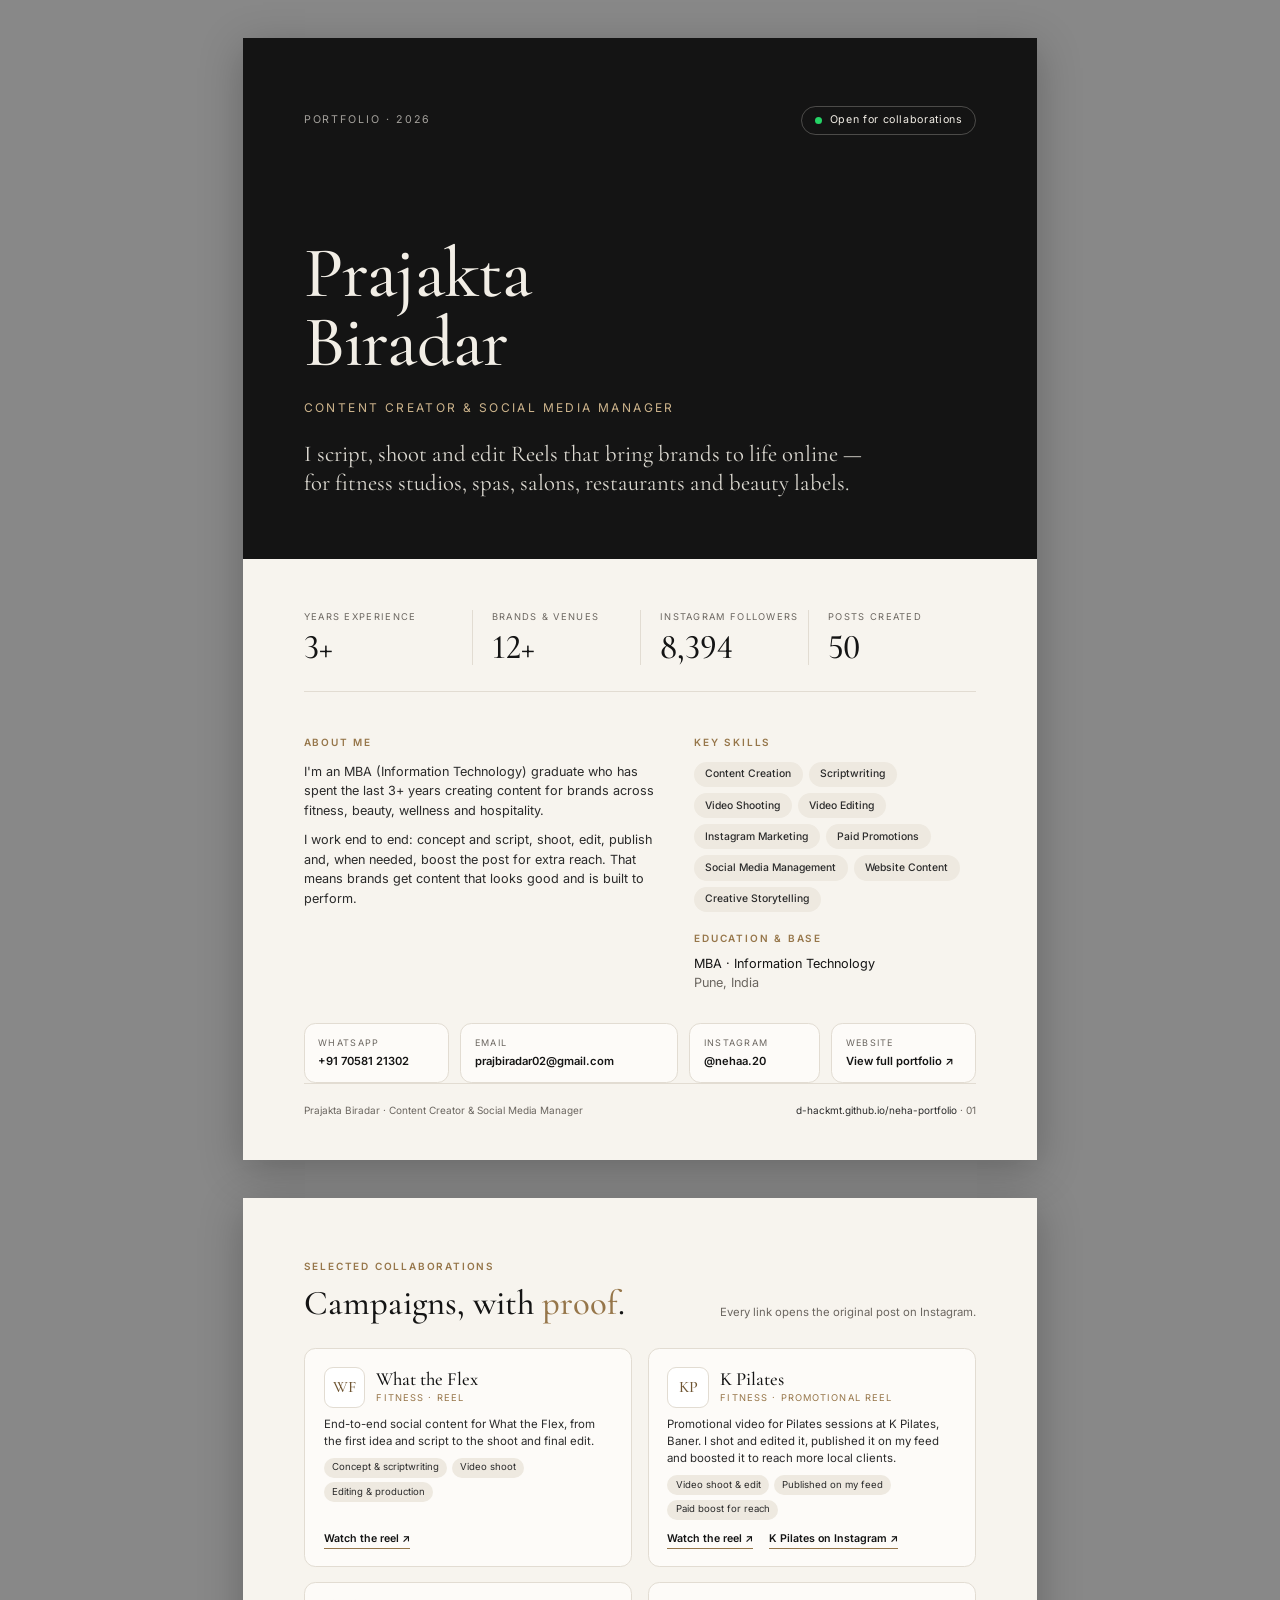
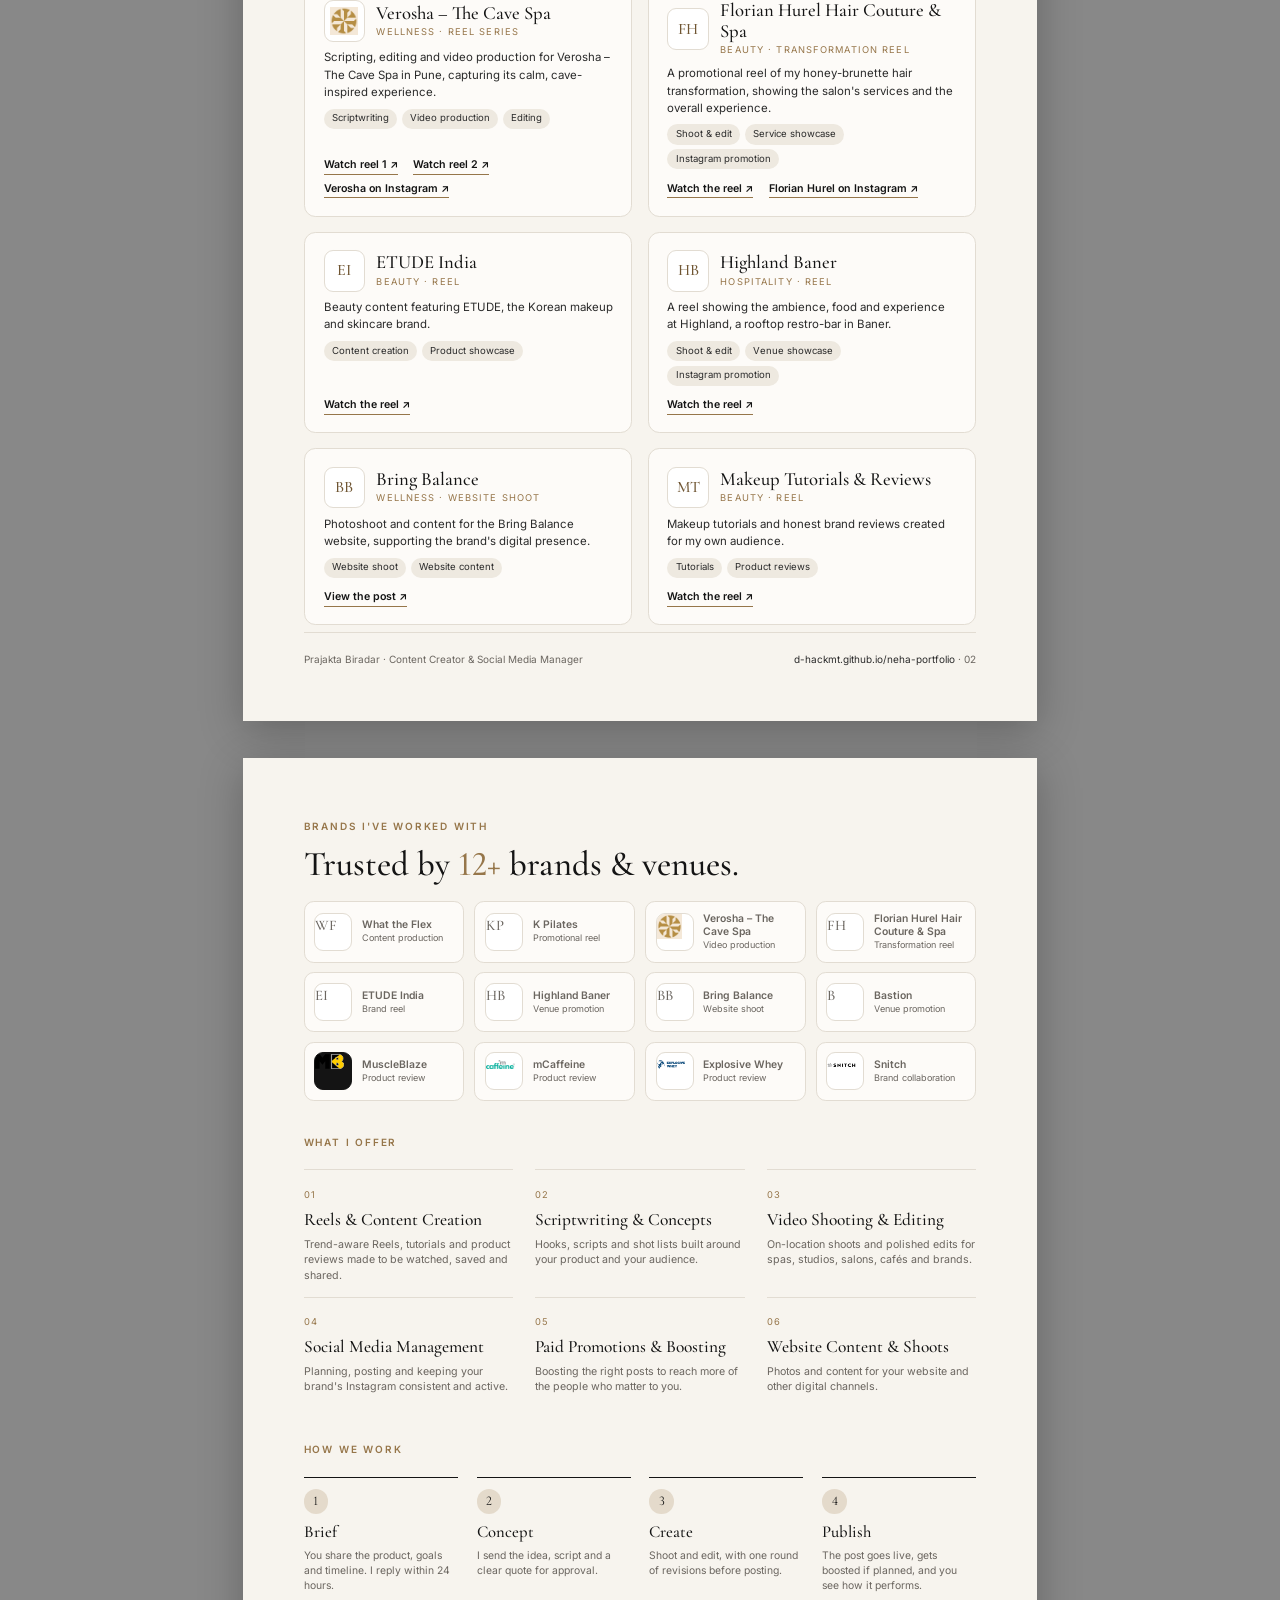
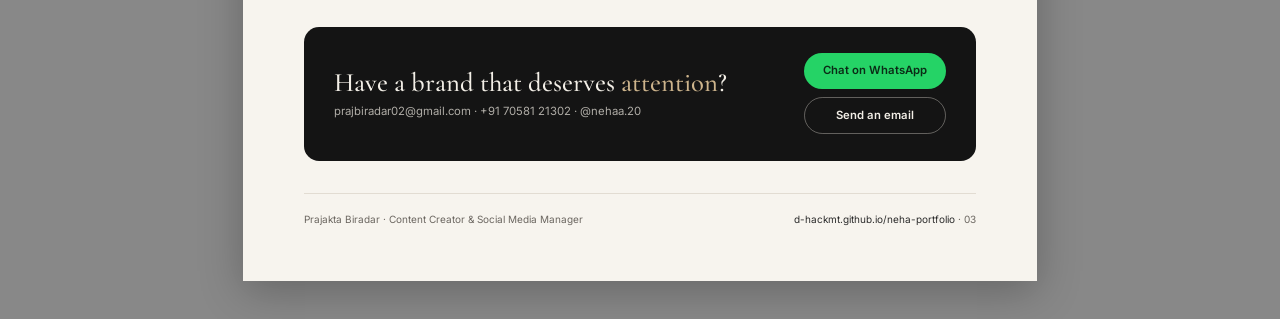
==== media-kit.html @ 52a3e3e5 "Add shareable PDF portfolio media-kit.html renders a 3-page A4 portfolio from js/data.js with clicka" ====
<!doctype html>
<html lang="en">
<head>
  <meta charset="utf-8" />
  <title>Prajakta Biradar — Portfolio</title>
  <!-- Source for the PDF portfolio. Content comes from js/data.js.
       Rebuild: chrome --headless --no-pdf-header-footer --print-to-pdf=Prajakta-Biradar-Portfolio.pdf media-kit.html -->
  <link rel="preconnect" href="https://fonts.googleapis.com" />
  <link rel="preconnect" href="https://fonts.gstatic.com" crossorigin />
  <link href="https://fonts.googleapis.com/css2?family=Cormorant+Garamond:wght@400;500;600&family=Inter:wght@400;500;600&display=swap" rel="stylesheet" />
  <style>
    :root {
      --bg: #f7f4ee; --surface: #fdfbf8; --sand: #eee9e0; --ink: #141414; --ink-2: #2b2b2b;
      --muted: #6b6660; --line: #e2dcd2; --accent: #96764a; --accent-deep: #6f5532; --on-ink: #f2eee6;
      --display: "Cormorant Garamond", Georgia, serif;
      --body: "Inter", system-ui, sans-serif;
    }
    @page { size: A4; margin: 0; }
    * { box-sizing: border-box; -webkit-print-color-adjust: exact; print-color-adjust: exact; }
    html, body { margin: 0; background: #888; }
    body { font-family: var(--body); color: var(--ink); font-size: 9.5pt; line-height: 1.55; font-variant-numeric: lining-nums; }
    a { color: inherit; text-decoration: none; }
    h1, h2, h3, p { margin: 0; }

    .page {
      position: relative; width: 210mm; height: 297mm; margin: 0 auto; overflow: hidden;
      background: var(--bg); padding: 16mm 16mm 14mm; display: flex; flex-direction: column;
      break-after: page;
    }
    .page:last-child { break-after: auto; }
    @media screen { .page { margin: 10mm auto; box-shadow: 0 10px 40px rgba(0,0,0,.25); } }

    .eyebrow { font-size: 7.5pt; font-weight: 600; letter-spacing: .18em; text-transform: uppercase; color: var(--accent); }
    .h2 { font-family: var(--display); font-weight: 500; font-size: 26pt; line-height: 1.05; margin-top: 3mm; }
    .h2 em { font-style: normal; color: var(--accent); }
    .muted { color: var(--muted); }

    /* running footer */
    .foot {
      margin-top: auto; padding-top: 5mm; border-top: 1px solid var(--line);
      display: flex; justify-content: space-between; font-size: 7.5pt; color: var(--muted);
    }
    .foot a { color: var(--ink-2); }

    /* ---------- Cover ---------- */
    .cover { padding: 0; }
    .cover__top {
      background: var(--ink); color: var(--on-ink);
      padding: 18mm 16mm 16mm; display: flex; flex-direction: column; gap: 6mm; min-height: 138mm;
    }
    .cover__brand { display: flex; justify-content: space-between; align-items: center; font-size: 8pt; letter-spacing: .18em; text-transform: uppercase; color: rgba(242,238,230,.65); }
    .badge { display: inline-flex; align-items: center; gap: 2mm; padding: 1.4mm 3.4mm; border: 1px solid rgba(242,238,230,.25); border-radius: 99px; letter-spacing: .06em; text-transform: none; color: var(--on-ink); }
    .badge i { width: 2mm; height: 2mm; border-radius: 50%; background: #25d366; }
    .cover__name { font-family: var(--display); font-weight: 500; font-size: 54pt; line-height: .95; letter-spacing: -.01em; margin-top: auto; }
    .cover__role { font-size: 9pt; letter-spacing: .2em; text-transform: uppercase; color: #cdb48c; }
    .cover__tag { font-family: var(--display); font-size: 17pt; line-height: 1.3; max-width: 150mm; color: rgba(242,238,230,.9); }

    .cover__body { padding: 10mm 16mm 14mm; display: flex; flex-direction: column; flex: 1; }
    .stats { display: grid; grid-template-columns: repeat(4, 1fr); border-bottom: 1px solid var(--line); padding-bottom: 7mm; }
    .stats div + div { border-left: 1px solid var(--line); padding-left: 5mm; }
    .stats dt { font-size: 7pt; letter-spacing: .14em; text-transform: uppercase; color: var(--muted); }
    .stats dd { margin: 1.5mm 0 0; font-family: var(--display); font-size: 26pt; font-weight: 500; line-height: 1; }

    .about { display: grid; grid-template-columns: 1.25fr 1fr; gap: 10mm; padding-top: 8mm; }
    .about__bio p + p { margin-top: 2.5mm; }
    .about__bio { color: var(--ink-2); font-size: 9.5pt; margin-top: 3mm; }
    .chips { display: flex; flex-wrap: wrap; gap: 1.6mm; margin-top: 3mm; }
    .chip { padding: 1.2mm 3mm; border-radius: 99px; background: var(--sand); font-size: 7.8pt; font-weight: 500; color: var(--ink-2); }

    .contact { display: grid; grid-template-columns: 1fr 1.5fr 0.9fr 1fr; gap: 3mm; margin-top: 8mm; }
    .contact a {
      display: block; padding: 3.2mm 3.6mm; border: 1px solid var(--line); border-radius: 3mm; background: var(--surface);
    }
    .contact small { display: block; font-size: 6.8pt; letter-spacing: .14em; text-transform: uppercase; color: var(--muted); }
    .contact strong { display: block; font-size: 8.4pt; font-weight: 600; margin-top: .6mm; white-space: nowrap; }

    /* ---------- Campaigns ---------- */
    .head { display: flex; justify-content: space-between; align-items: flex-end; gap: 10mm; margin-bottom: 7mm; }
    .head .muted { max-width: 70mm; text-align: right; font-size: 8.5pt; }
    .campaigns { display: grid; grid-template-columns: 1fr 1fr; gap: 4mm; }
    .camp {
      display: flex; flex-direction: column; gap: 2mm;
      padding: 4.6mm 5mm; background: var(--surface); border: 1px solid var(--line); border-radius: 3mm;
      break-inside: avoid;
    }
    .camp__top { display: flex; align-items: center; gap: 3mm; }
    .mark {
      flex: none; width: 11mm; height: 11mm; border-radius: 2.4mm; border: 1px solid var(--line); background: #fff;
      display: grid; place-items: center; overflow: hidden;
      font-family: var(--display); font-size: 12pt; font-weight: 500; color: var(--accent-deep);
    }
    .mark img { max-width: 80%; max-height: 70%; object-fit: contain; }
    .mark--dark { background: var(--ink); border-color: var(--ink); }
    .camp__title { font-family: var(--display); font-size: 14pt; font-weight: 500; line-height: 1.1; }
    .camp__meta { font-size: 7pt; letter-spacing: .12em; text-transform: uppercase; color: var(--accent); margin-top: .5mm; }
    .camp__sum { color: var(--ink-2); font-size: 8.6pt; line-height: 1.5; }
    .camp__did { display: flex; flex-wrap: wrap; gap: 1.2mm; }
    .camp__did span { font-size: 7.2pt; padding: .7mm 2.2mm; border-radius: 99px; background: var(--sand); color: var(--ink-2); }
    .camp__links { display: flex; flex-wrap: wrap; gap: 1.5mm 4mm; margin-top: auto; padding-top: 1mm; }
    .camp__links a { font-size: 8pt; font-weight: 600; color: var(--ink); border-bottom: 1px solid var(--accent); }

    /* ---------- Brands + services ---------- */
    .brands { display: grid; grid-template-columns: repeat(4, 1fr); gap: 2.6mm; }
    .brand { display: flex; align-items: center; gap: 2.6mm; padding: 2.6mm; border: 1px solid var(--line); border-radius: 2.6mm; background: var(--surface); }
    .brand .mark { width: 10mm; height: 10mm; font-size: 11pt; }
    .brand b { display: block; font-size: 7.8pt; font-weight: 600; line-height: 1.25; }
    .brand span { display: block; font-size: 6.8pt; color: var(--muted); }

    .section + .section { margin-top: 9mm; }
    .services { display: grid; grid-template-columns: repeat(3, 1fr); gap: 0 6mm; margin-top: 5mm; }
    .service { padding: 3.6mm 0; border-top: 1px solid var(--line); }
    .service small { font-size: 7pt; color: var(--accent); letter-spacing: .1em; }
    .service h3 { font-family: var(--display); font-size: 13pt; font-weight: 500; margin: .8mm 0 .8mm; }
    .service p { font-size: 8pt; color: var(--muted); line-height: 1.45; }

    .process { display: grid; grid-template-columns: repeat(4, 1fr); gap: 5mm; margin-top: 5mm; }
    .step { border-top: 1px solid var(--ink); padding-top: 3mm; }
    .step i { font-style: normal; display: inline-grid; place-items: center; width: 6.5mm; height: 6.5mm; border-radius: 50%; background: #e4dacb; font-family: var(--display); font-size: 10pt; }
    .step h3 { font-family: var(--display); font-size: 12.5pt; font-weight: 500; margin: 1.6mm 0 .6mm; }
    .step p { font-size: 7.8pt; color: var(--muted); line-height: 1.45; }

    .cta {
      margin-top: 9mm; padding: 7mm 8mm; border-radius: 4mm; background: var(--ink); color: var(--on-ink);
      display: flex; justify-content: space-between; align-items: center; gap: 8mm;
    }
    .cta h3 { font-family: var(--display); font-weight: 500; font-size: 20pt; line-height: 1.1; }
    .cta h3 em { font-style: normal; color: #cdb48c; }
    .cta p { font-size: 8.5pt; color: rgba(242,238,230,.7); margin-top: 1.5mm; }
    .cta__btns { display: flex; flex-direction: column; gap: 2mm; flex: none; }
    .cta__btns a { padding: 2.4mm 5mm; border-radius: 99px; font-size: 8.5pt; font-weight: 600; text-align: center; }
    .btn-wa { background: #25d366; color: #0b2b16; }
    .btn-line { border: 1px solid rgba(242,238,230,.35); }
  </style>
</head>
<body>
  <div id="root"></div>

  <script src="js/data.js"></script>
  <script>
    (function () {
      "use strict";
      const esc = (s) => String(s).replace(/[&<>"']/g, (c) => ({ "&": "&amp;", "<": "&lt;", ">": "&gt;", '"': "&quot;", "'": "&#39;" }[c]));
      const SITE = "https://d-hackmt.github.io/neha-portfolio/";
      const P = PROFILE;
      const brandById = Object.fromEntries(BRANDS.map((b) => [b.id, b]));
      const initials = (name) =>
        name.split(/[\s–-]+/).filter((w) => /^[A-Za-z]/.test(w) && !/^(the|and|&)$/i.test(w)).slice(0, 2).map((w) => w[0].toUpperCase()).join("");
      const mark = (b, fallback) =>
        b && b.logo
          ? `<span class="mark${b.logoDark ? " mark--dark" : ""}"><img src="${esc(b.logo)}" alt="" /></span>`
          : `<span class="mark">${esc(initials(b ? b.name : fallback))}</span>`;

      const wa = `https://wa.me/${P.whatsapp}?text=${encodeURIComponent(P.whatsappMessage)}`;
      const phone = P.whatsapp.replace(/^(\d{2})(\d{5})(\d+)$/, "+$1 $2 $3");
      const mail = `mailto:${P.email}?subject=${encodeURIComponent("Brand collaboration enquiry")}`;
      const footer = (n) => `
        <div class="foot">
          <span>${esc(P.fullName)} · ${esc(P.role)}</span>
          <span><a href="${SITE}">${SITE.replace("https://", "").replace(/\/$/, "")}</a> · ${n}</span>
        </div>`;

      /* Page 1 — cover */
      const cover = `
        <section class="page cover">
          <div class="cover__top">
            <div class="cover__brand"><span>Portfolio · ${new Date().getFullYear()}</span><span class="badge"><i></i>Open for collaborations</span></div>
            <h1 class="cover__name">${esc(P.fullName.split(" ")[0])}<br>${esc(P.fullName.split(" ").slice(1).join(" "))}</h1>
            <p class="cover__role">${esc(P.role)}</p>
            <p class="cover__tag">${esc(P.tagline)}</p>
          </div>
          <div class="cover__body">
            <dl class="stats">
              <div><dt>Years experience</dt><dd>${P.experienceYears}+</dd></div>
              <div><dt>Brands &amp; venues</dt><dd>${BRANDS.length}+</dd></div>
              <div><dt>Instagram followers</dt><dd>${P.instagram.followers.toLocaleString("en-IN")}</dd></div>
              <div><dt>Posts created</dt><dd>${P.instagram.posts}</dd></div>
            </dl>
            <div class="about">
              <div>
                <p class="eyebrow">About me</p>
                <div class="about__bio">${P.bio}</div>
              </div>
              <div>
                <p class="eyebrow">Key skills</p>
                <div class="chips">${P.skills.map((s) => `<span class="chip">${esc(s)}</span>`).join("")}</div>
                <p class="eyebrow" style="margin-top:5mm">Education &amp; base</p>
                <p style="margin-top:2mm">${esc(P.education)}<br><span class="muted">${esc(P.location)}</span></p>
              </div>
            </div>
            <div class="contact">
              <a href="${wa}"><small>WhatsApp</small><strong>${esc(phone)}</strong></a>
              <a href="${mail}"><small>Email</small><strong>${esc(P.email)}</strong></a>
              <a href="${esc(P.instagram.url)}"><small>Instagram</small><strong>${esc(P.instagram.handle)}</strong></a>
              <a href="${SITE}"><small>Website</small><strong>View full portfolio ↗</strong></a>
            </div>
            ${footer("01")}
          </div>
        </section>`;

      /* Page 2 — campaigns */
      const campaigns = `
        <section class="page">
          <div class="head">
            <div><p class="eyebrow">Selected collaborations</p><h2 class="h2">Campaigns, with <em>proof</em>.</h2></div>
            <p class="muted">Every link opens the original post on Instagram.</p>
          </div>
          <div class="campaigns">
            ${COLLABS.map((c) => {
              const b = brandById[c.brand];
              const title = c.title || (b ? b.name : "");
              return `
              <article class="camp">
                <div class="camp__top">
                  ${mark(b, title)}
                  <div><h3 class="camp__title">${esc(title)}</h3><p class="camp__meta">${esc(c.category)} · ${esc(c.type)}</p></div>
                </div>
                <p class="camp__sum">${esc(c.summary)}</p>
                <div class="camp__did">${c.did.map((d) => `<span>${esc(d)}</span>`).join("")}</div>
                <div class="camp__links">${c.links.map((l) => `<a href="${esc(l.url)}">${esc(l.label)} ↗</a>`).join("")}</div>
              </article>`;
            }).join("")}
          </div>
          ${footer("02")}
        </section>`;

      /* Page 3 — brands, services, process, contact */
      const more = `
        <section class="page">
          <div class="section">
            <p class="eyebrow">Brands I've worked with</p>
            <h2 class="h2" style="margin-bottom:5mm">Trusted by <em>${BRANDS.length}+</em> brands &amp; venues.</h2>
            <div class="brands">
              ${BRANDS.map((b) => {
                const inner = `${mark(b)}<span><b>${esc(b.name)}</b><span>${esc(b.work)}</span></span>`;
                return b.url ? `<a class="brand" href="${esc(b.url)}">${inner}</a>` : `<div class="brand">${inner}</div>`;
              }).join("")}
            </div>
          </div>

          <div class="section">
            <p class="eyebrow">What I offer</p>
            <div class="services">
              ${SERVICES.map((s, i) => `<div class="service"><small>${String(i + 1).padStart(2, "0")}</small><h3>${esc(s.title)}</h3><p>${esc(s.text)}</p></div>`).join("")}
            </div>
          </div>

          <div class="section">
            <p class="eyebrow">How we work</p>
            <div class="process">
              ${PROCESS.map((p, i) => `<div class="step"><i>${i + 1}</i><h3>${esc(p.title)}</h3><p>${esc(p.text)}</p></div>`).join("")}
            </div>
          </div>

          <div class="cta">
            <div>
              <h3>Have a brand that deserves <em>attention</em>?</h3>
              <p>${esc(P.email)} · ${esc(phone)} · ${esc(P.instagram.handle)}</p>
            </div>
            <div class="cta__btns">
              <a class="btn-wa" href="${wa}">Chat on WhatsApp</a>
              <a class="btn-line" href="${mail}">Send an email</a>
            </div>
          </div>
          ${footer("03")}
        </section>`;

      document.getElementById("root").innerHTML = cover + campaigns + more;
    })();
  </script>
</body>
</html>
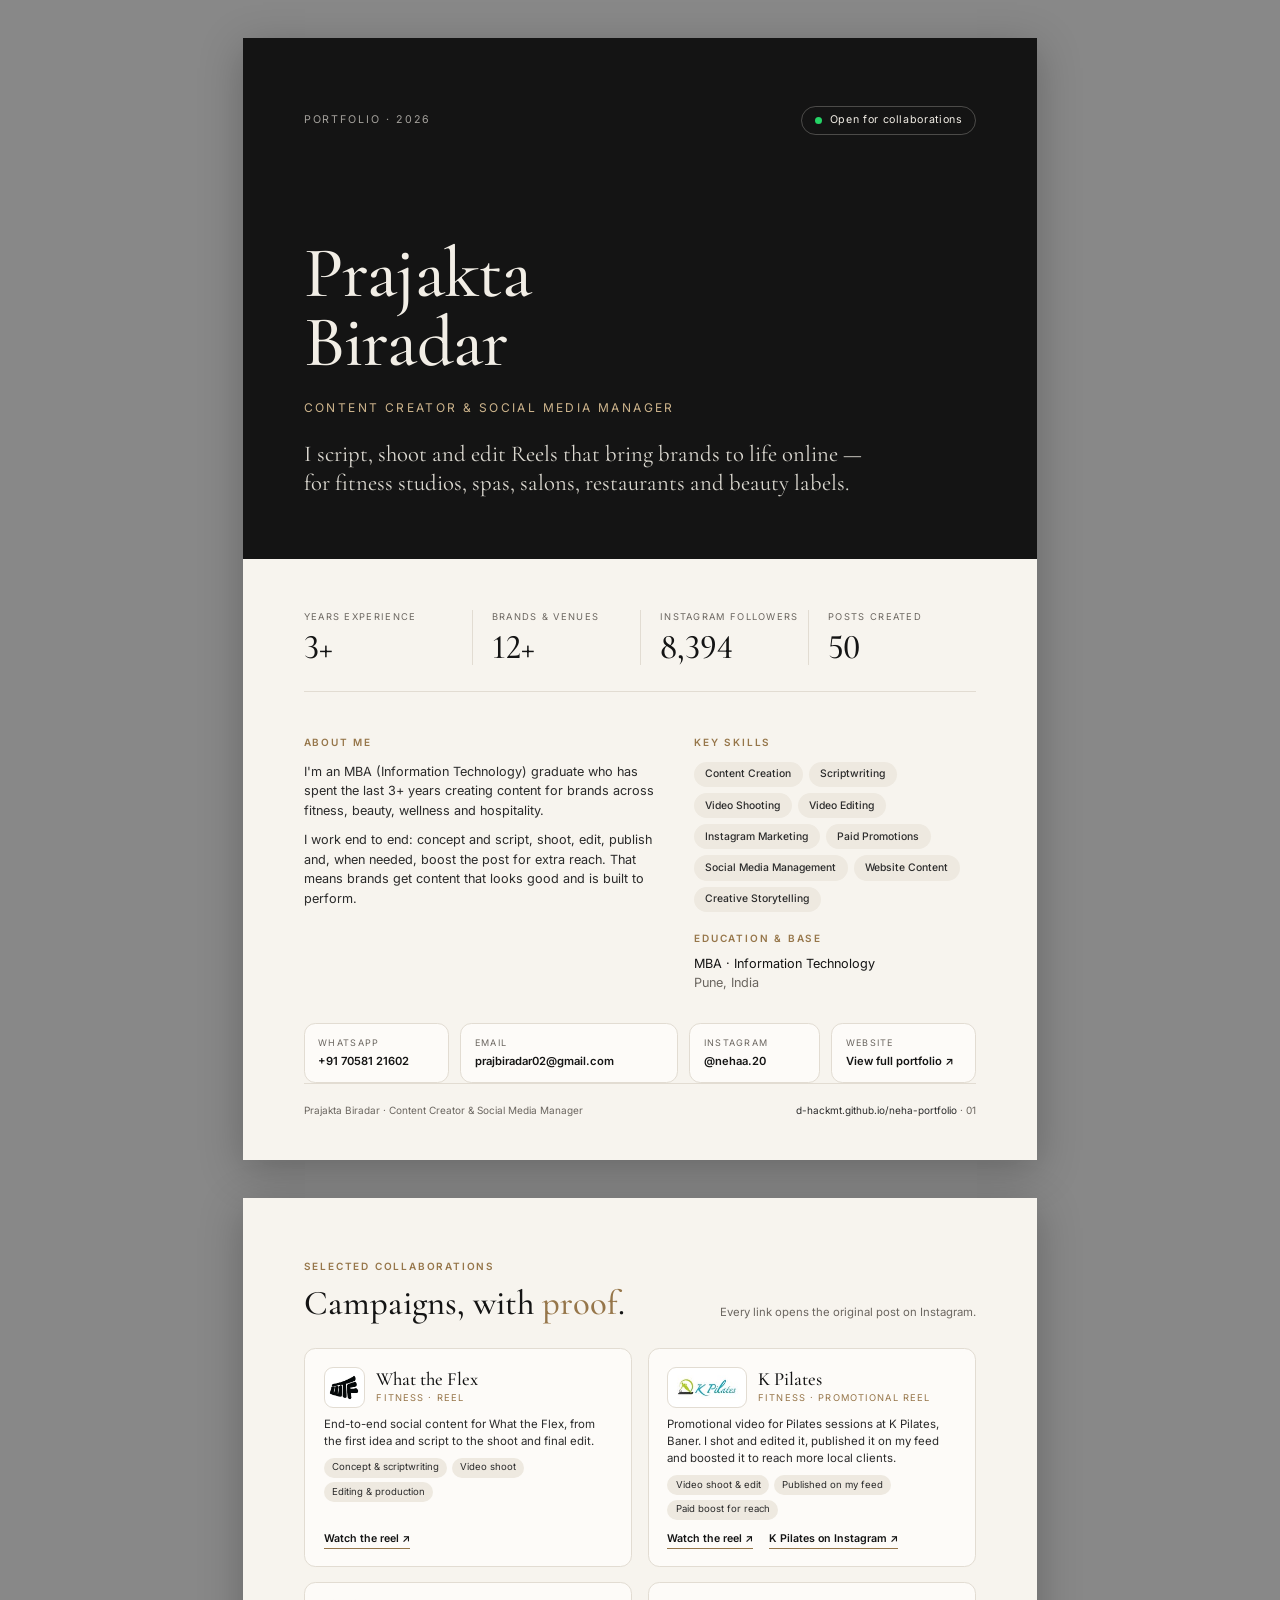
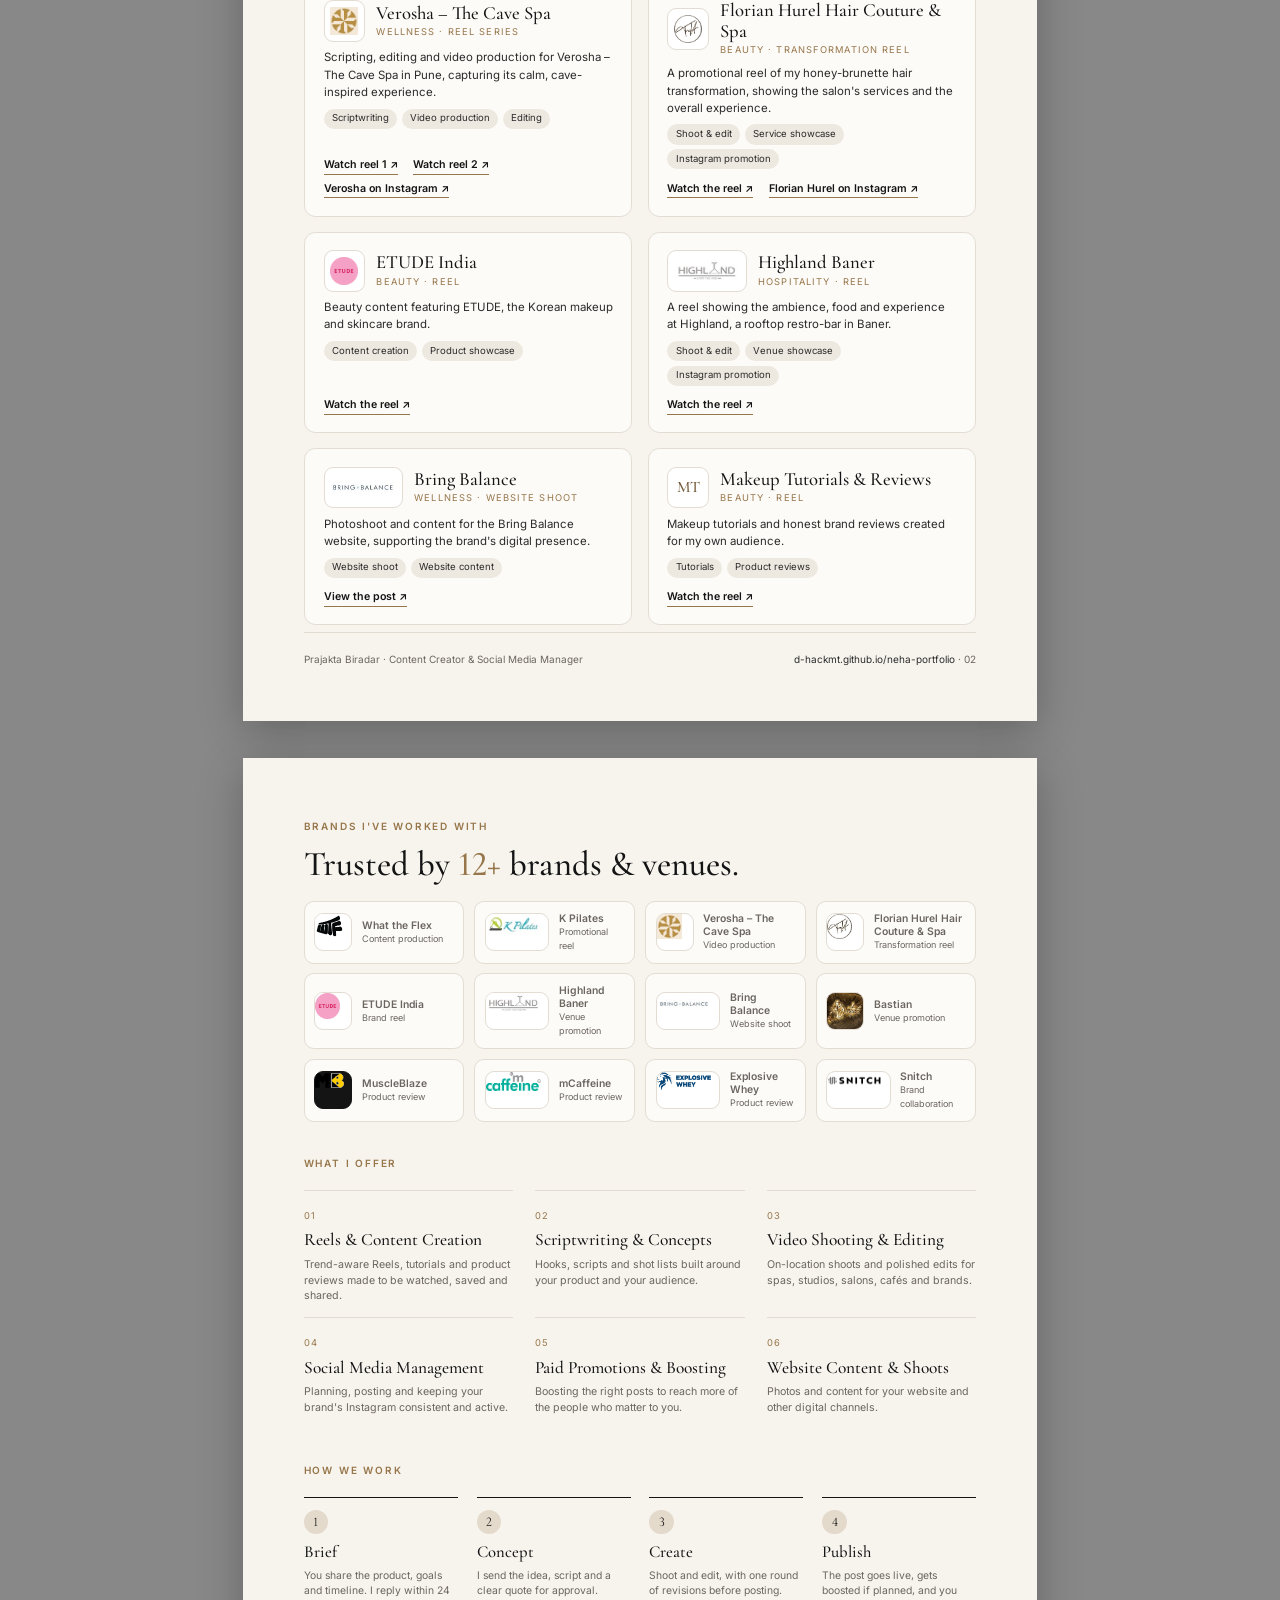
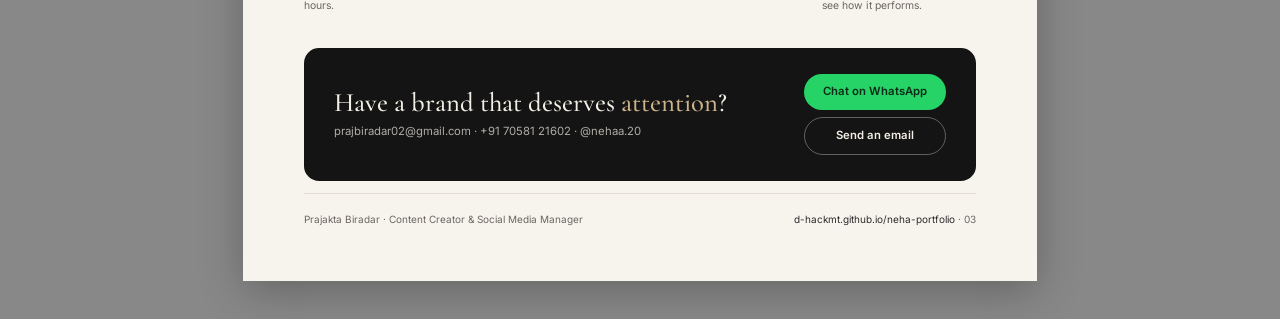
==== commit f83fe602: "Add logos for all remaining brands Adds K Pilates, Florian Hurel, ETUDE, Highland, Bring Balance and" ====
--- a/media-kit.html
+++ b/media-kit.html
@@ -91,6 +91,10 @@
     }
     .mark img { max-width: 80%; max-height: 70%; object-fit: contain; }
     .mark--dark { background: var(--ink); border-color: var(--ink); }
+    .mark--fill img { width: 100%; height: 100%; max-width: none; max-height: none; object-fit: cover; }
+    .mark.is-wide { width: 21mm; }
+    .brand .mark.is-wide { width: 17mm; }
+    .mark.is-wide img { max-width: 88%; max-height: 62%; }
     .camp__title { font-family: var(--display); font-size: 14pt; font-weight: 500; line-height: 1.1; }
     .camp__meta { font-size: 7pt; letter-spacing: .12em; text-transform: uppercase; color: var(--accent); margin-top: .5mm; }
     .camp__sum { color: var(--ink-2); font-size: 8.6pt; line-height: 1.5; }
@@ -147,7 +151,7 @@
         name.split(/[\s–-]+/).filter((w) => /^[A-Za-z]/.test(w) && !/^(the|and|&)$/i.test(w)).slice(0, 2).map((w) => w[0].toUpperCase()).join("");
       const mark = (b, fallback) =>
         b && b.logo
-          ? `<span class="mark${b.logoDark ? " mark--dark" : ""}"><img src="${esc(b.logo)}" alt="" /></span>`
+          ? `<span class="mark${b.logoDark ? " mark--dark" : ""}${b.logoFill ? " mark--fill" : ""}"><img src="${esc(b.logo)}" alt="" /></span>`
           : `<span class="mark">${esc(initials(b ? b.name : fallback))}</span>`;
 
       const wa = `https://wa.me/${P.whatsapp}?text=${encodeURIComponent(P.whatsappMessage)}`;
@@ -265,6 +269,12 @@
         </section>`;
 
       document.getElementById("root").innerHTML = cover + campaigns + more;
+
+      // Wide wordmarks get a wider tile so they stay legible
+      document.querySelectorAll(".mark img").forEach((img) => {
+        const check = () => img.naturalWidth / img.naturalHeight > 2.2 && img.parentElement.classList.add("is-wide");
+        img.complete ? check() : img.addEventListener("load", check, { once: true });
+      });
     })();
   </script>
 </body>
